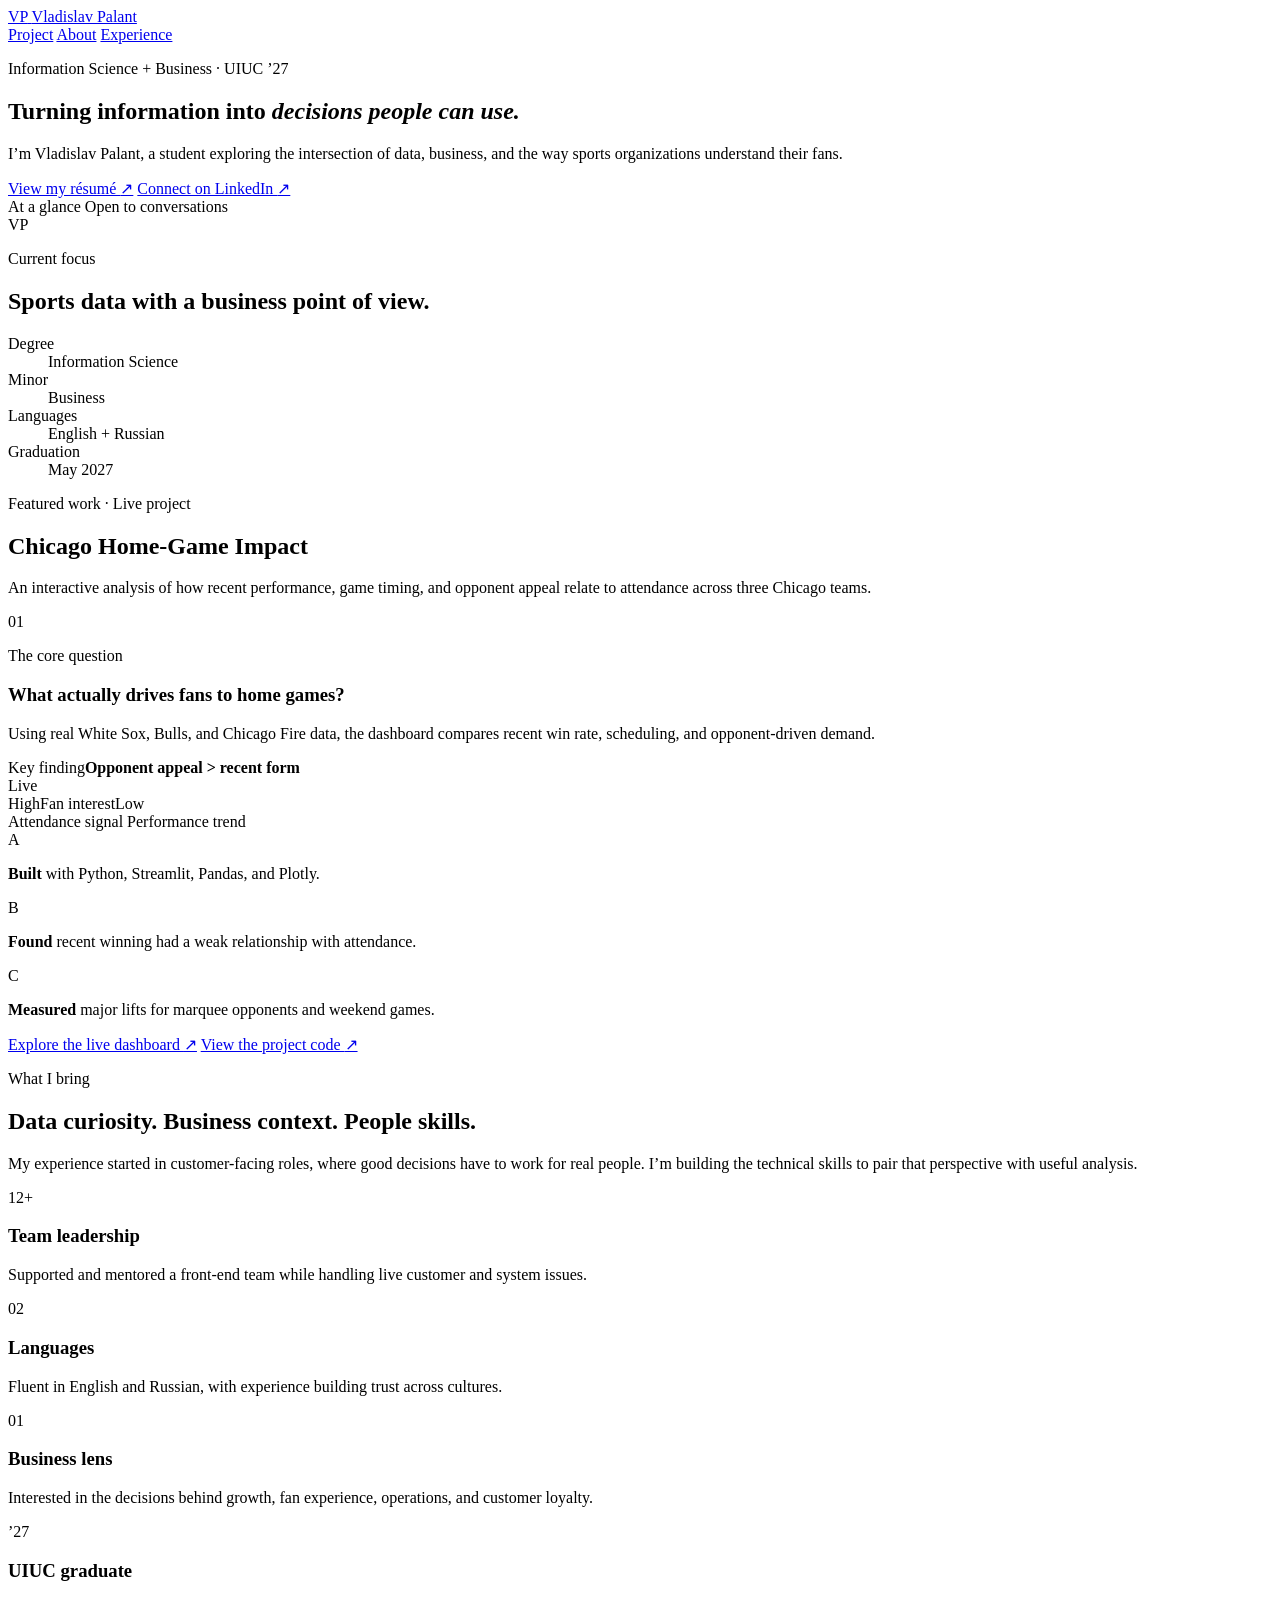
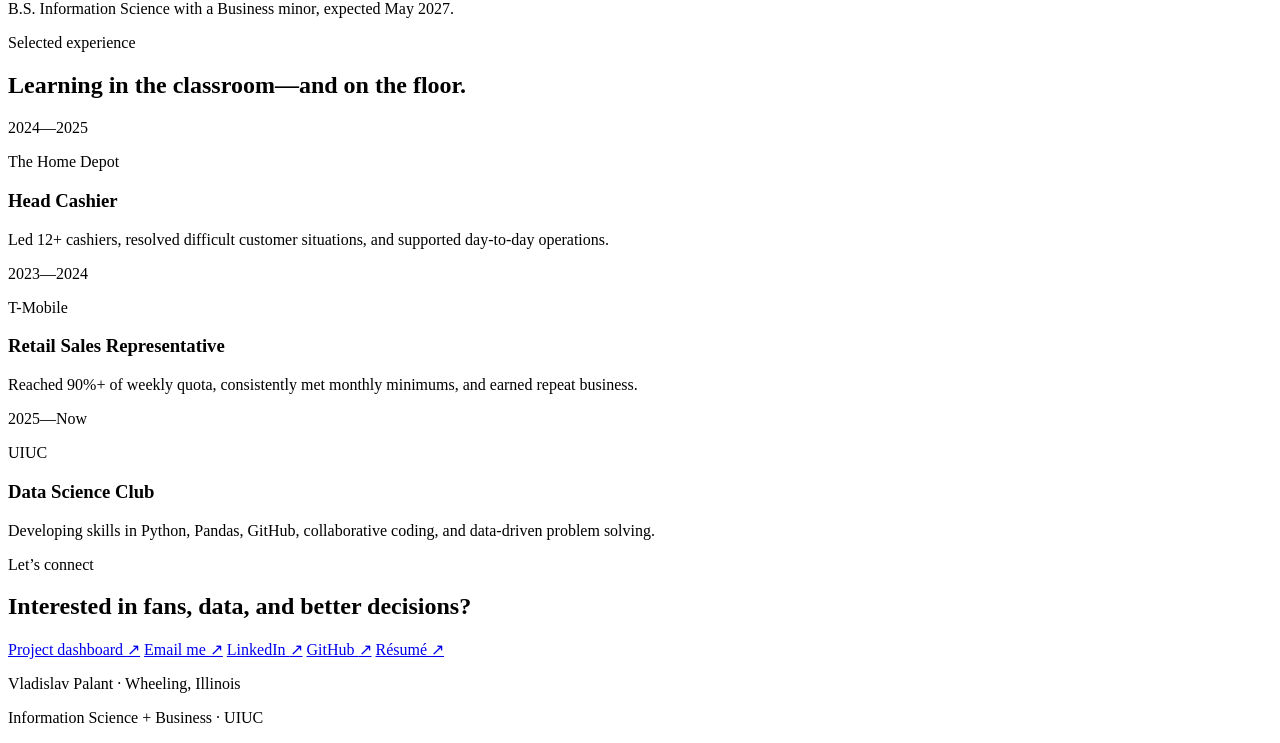
==== index.html @ 8de1f392 "Add initial index.html for personal website" ====
<!doctype html>
<html lang="en">
<head>
  <meta charset="utf-8">
  <meta name="viewport" content="width=device-width, initial-scale=1">
  <meta name="description" content="Vladislav Palant is a UIUC Information Science student exploring data, business, sports, and fan-focused decision making through Chicago Home-Game Impact.">
  <meta name="theme-color" content="#0c2238">
  <title>Vladislav Palant | Information Science + Business</title>
  <link rel="stylesheet" href="styles.css">
</head>
<body>
  <main>
    <header class="site-header">
      <a class="brand" href="#top" aria-label="Vladislav Palant, back to top">
        <span class="brand-mark">VP</span>
        <span class="brand-name">Vladislav Palant</span>
      </a>
      <nav aria-label="Primary navigation">
        <a href="#project">Project</a>
        <a href="#about">About</a>
        <a href="#experience">Experience</a>
      </nav>
    </header>

    <section class="hero" id="top">
      <div class="hero-copy">
        <p class="eyebrow">Information Science + Business · UIUC ’27</p>
        <h1>Turning information into <em>decisions people can use.</em></h1>
        <p class="hero-intro">
          I’m Vladislav Palant, a student exploring the intersection of data,
          business, and the way sports organizations understand their fans.
        </p>
        <div class="hero-actions">
          <a class="button button-primary" href="Vlad-Palant-Resume.pdf" target="_blank" rel="noreferrer">View my résumé <span aria-hidden="true">↗</span></a>
          <a class="button button-secondary" href="https://www.linkedin.com/in/vladislav-palant-b6b060325/" target="_blank" rel="noreferrer">Connect on LinkedIn <span aria-hidden="true">↗</span></a>
        </div>
      </div>

      <aside class="profile-card" aria-label="Vladislav at a glance">
        <div class="profile-card-top">
          <span>At a glance</span>
          <span class="live-dot">Open to conversations</span>
        </div>
        <div class="profile-monogram" aria-hidden="true">VP</div>
        <div class="profile-card-body">
          <p class="profile-label">Current focus</p>
          <h2>Sports data with a business point of view.</h2>
          <dl class="profile-stats">
            <div><dt>Degree</dt><dd>Information Science</dd></div>
            <div><dt>Minor</dt><dd>Business</dd></div>
            <div><dt>Languages</dt><dd>English + Russian</dd></div>
            <div><dt>Graduation</dt><dd>May 2027</dd></div>
          </dl>
        </div>
      </aside>
    </section>

    <section class="project-section" id="project">
      <div class="section-heading project-heading">
        <div>
          <p class="eyebrow eyebrow-light">Featured work · Live project</p>
          <h2>Chicago Home-Game Impact</h2>
        </div>
        <p>
          An interactive analysis of how recent performance, game timing, and
          opponent appeal relate to attendance across three Chicago teams.
        </p>
      </div>

      <div class="project-grid">
        <div class="project-story">
          <p class="story-number">01</p>
          <p class="story-label">The core question</p>
          <h3>What actually drives fans to home games?</h3>
          <p>
            Using real White Sox, Bulls, and Chicago Fire data, the dashboard
            compares recent win rate, scheduling, and opponent-driven demand.
          </p>
        </div>

        <div class="chart-card" aria-label="Illustrative chart showing opponent appeal as a stronger attendance signal than recent performance">
          <div class="chart-header">
            <div><span>Key finding</span><strong>Opponent appeal &gt; recent form</strong></div>
            <span class="status-pill">Live</span>
          </div>
          <div class="chart-plot" aria-hidden="true">
            <div class="chart-axis"><span>High</span><span>Fan interest</span><span>Low</span></div>
            <div class="bars">
              <span style="height:35%"></span><span style="height:48%"></span><span style="height:44%"></span>
              <span style="height:67%"></span><span style="height:76%"></span><span style="height:91%"></span>
            </div>
            <div class="trend-line"></div>
          </div>
          <div class="chart-legend">
            <span><i class="legend-orange"></i> Attendance signal</span>
            <span><i class="legend-blue"></i> Performance trend</span>
          </div>
        </div>

        <div class="project-method">
          <div><span class="method-index">A</span><p><strong>Built</strong> with Python, Streamlit, Pandas, and Plotly.</p></div>
          <div><span class="method-index">B</span><p><strong>Found</strong> recent winning had a weak relationship with attendance.</p></div>
          <div><span class="method-index">C</span><p><strong>Measured</strong> major lifts for marquee opponents and weekend games.</p></div>
          <div class="project-links">
            <a href="https://chicago-home-game-impact-muxvgnmeaudh2kxninzezf.streamlit.app/" target="_blank" rel="noreferrer">Explore the live dashboard <span aria-hidden="true">↗</span></a>
            <a href="https://github.com/vpalant3/chicago-home-game-impact" target="_blank" rel="noreferrer">View the project code <span aria-hidden="true">↗</span></a>
          </div>
        </div>
      </div>
    </section>

    <section class="about-section" id="about">
      <div class="section-heading">
        <div><p class="eyebrow">What I bring</p><h2>Data curiosity. Business context. People skills.</h2></div>
        <p>
          My experience started in customer-facing roles, where good decisions
          have to work for real people. I’m building the technical skills to pair
          that perspective with useful analysis.
        </p>
      </div>
      <div class="strengths-grid">
        <article><span class="strength-number">12+</span><h3>Team leadership</h3><p>Supported and mentored a front-end team while handling live customer and system issues.</p></article>
        <article><span class="strength-number">02</span><h3>Languages</h3><p>Fluent in English and Russian, with experience building trust across cultures.</p></article>
        <article><span class="strength-number">01</span><h3>Business lens</h3><p>Interested in the decisions behind growth, fan experience, operations, and customer loyalty.</p></article>
        <article class="strength-accent"><span class="strength-number">’27</span><h3>UIUC graduate</h3><p>B.S. Information Science with a Business minor, expected May 2027.</p></article>
      </div>
    </section>

    <section class="experience-section" id="experience">
      <div class="section-heading compact-heading"><div><p class="eyebrow">Selected experience</p><h2>Learning in the classroom—and on the floor.</h2></div></div>
      <div class="timeline">
        <article><div class="timeline-date">2024—2025</div><div class="timeline-role"><p>The Home Depot</p><h3>Head Cashier</h3></div><p>Led 12+ cashiers, resolved difficult customer situations, and supported day-to-day operations.</p></article>
        <article><div class="timeline-date">2023—2024</div><div class="timeline-role"><p>T-Mobile</p><h3>Retail Sales Representative</h3></div><p>Reached 90%+ of weekly quota, consistently met monthly minimums, and earned repeat business.</p></article>
        <article><div class="timeline-date">2025—Now</div><div class="timeline-role"><p>UIUC</p><h3>Data Science Club</h3></div><p>Developing skills in Python, Pandas, GitHub, collaborative coding, and data-driven problem solving.</p></article>
      </div>
    </section>

    <section class="contact-section" id="contact">
      <div><p class="eyebrow eyebrow-light">Let’s connect</p><h2>Interested in fans, data, and better decisions?</h2></div>
      <div class="contact-links">
        <a href="https://chicago-home-game-impact-muxvgnmeaudh2kxninzezf.streamlit.app/" target="_blank" rel="noreferrer">Project dashboard <span aria-hidden="true">↗</span></a>
        <a href="mailto:vladislavpalant@gmail.com">Email me <span aria-hidden="true">↗</span></a>
        <a href="https://www.linkedin.com/in/vladislav-palant-b6b060325/" target="_blank" rel="noreferrer">LinkedIn <span aria-hidden="true">↗</span></a>
        <a href="https://github.com/vpalant3" target="_blank" rel="noreferrer">GitHub <span aria-hidden="true">↗</span></a>
        <a href="Vlad-Palant-Resume.pdf" target="_blank" rel="noreferrer">Résumé <span aria-hidden="true">↗</span></a>
      </div>
    </section>

    <footer><p>Vladislav Palant · Wheeling, Illinois</p><p>Information Science + Business · UIUC</p></footer>
  </main>
</body>
</html>
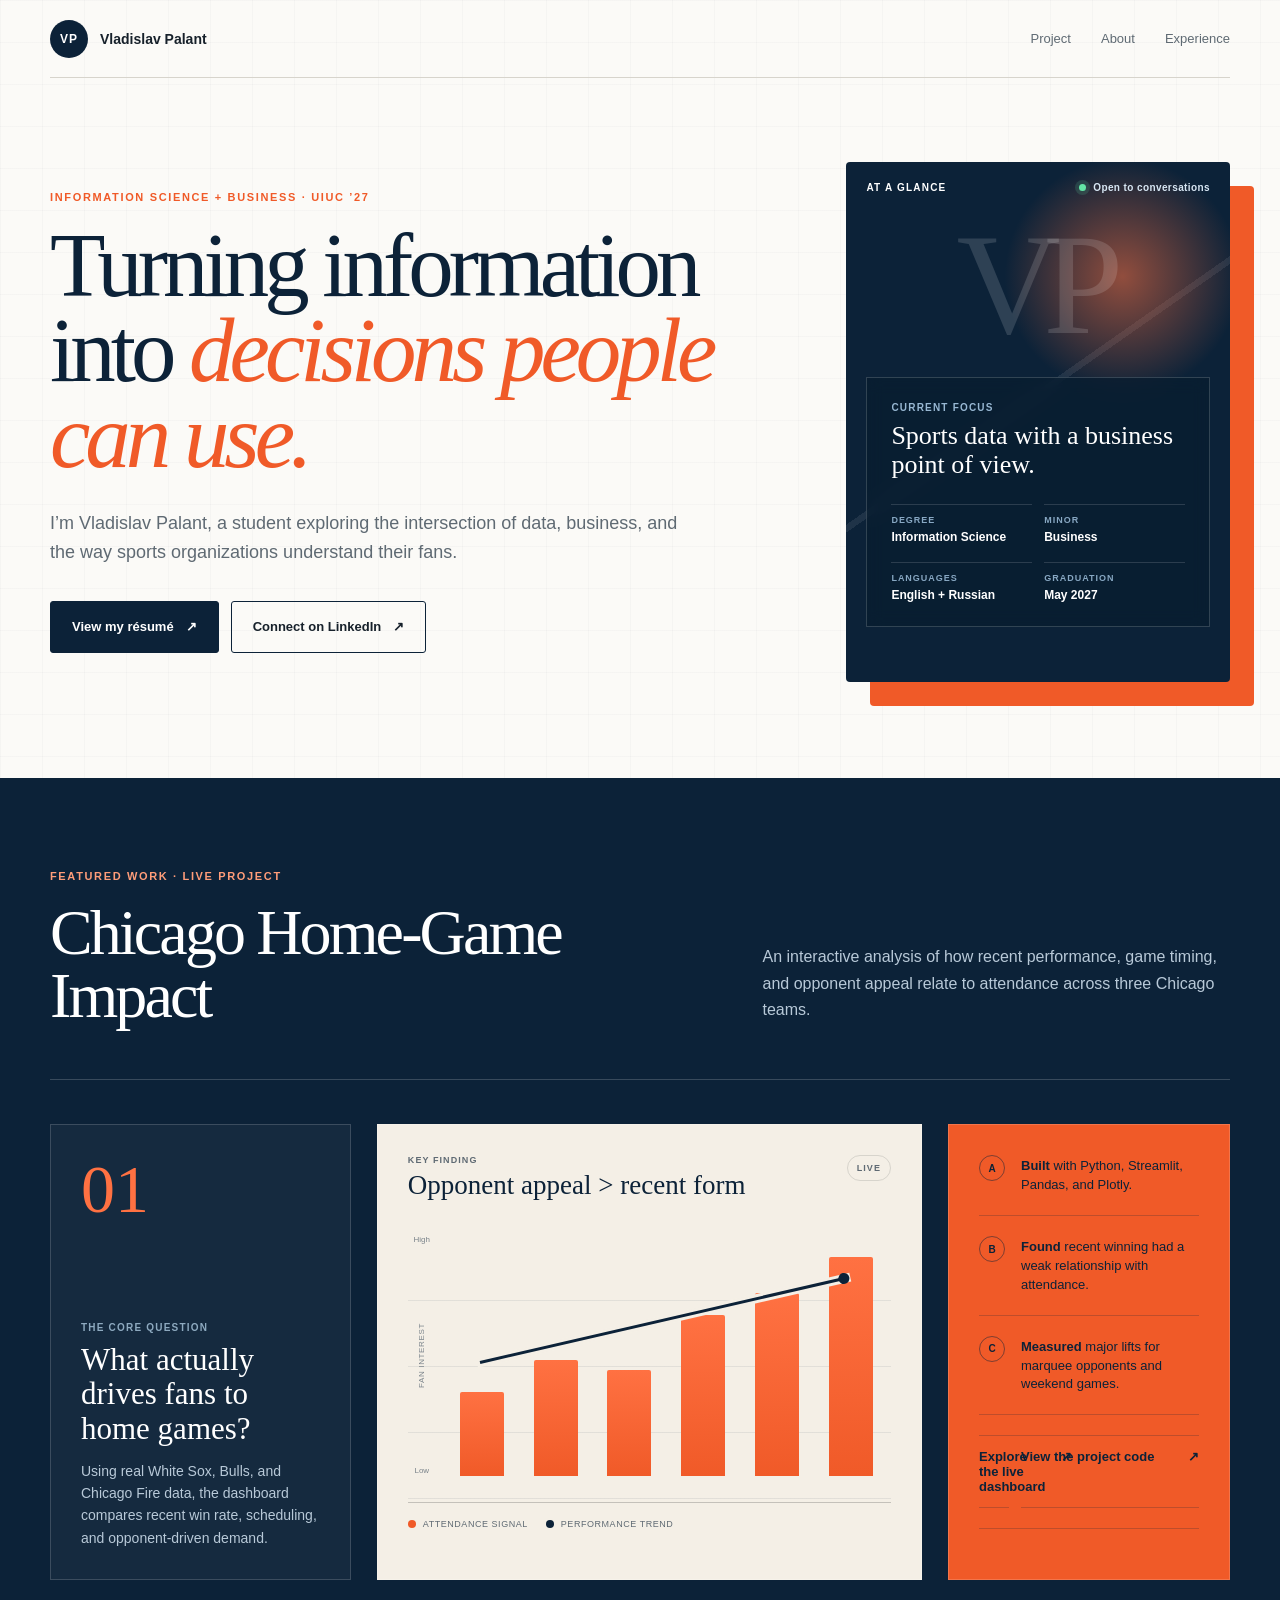
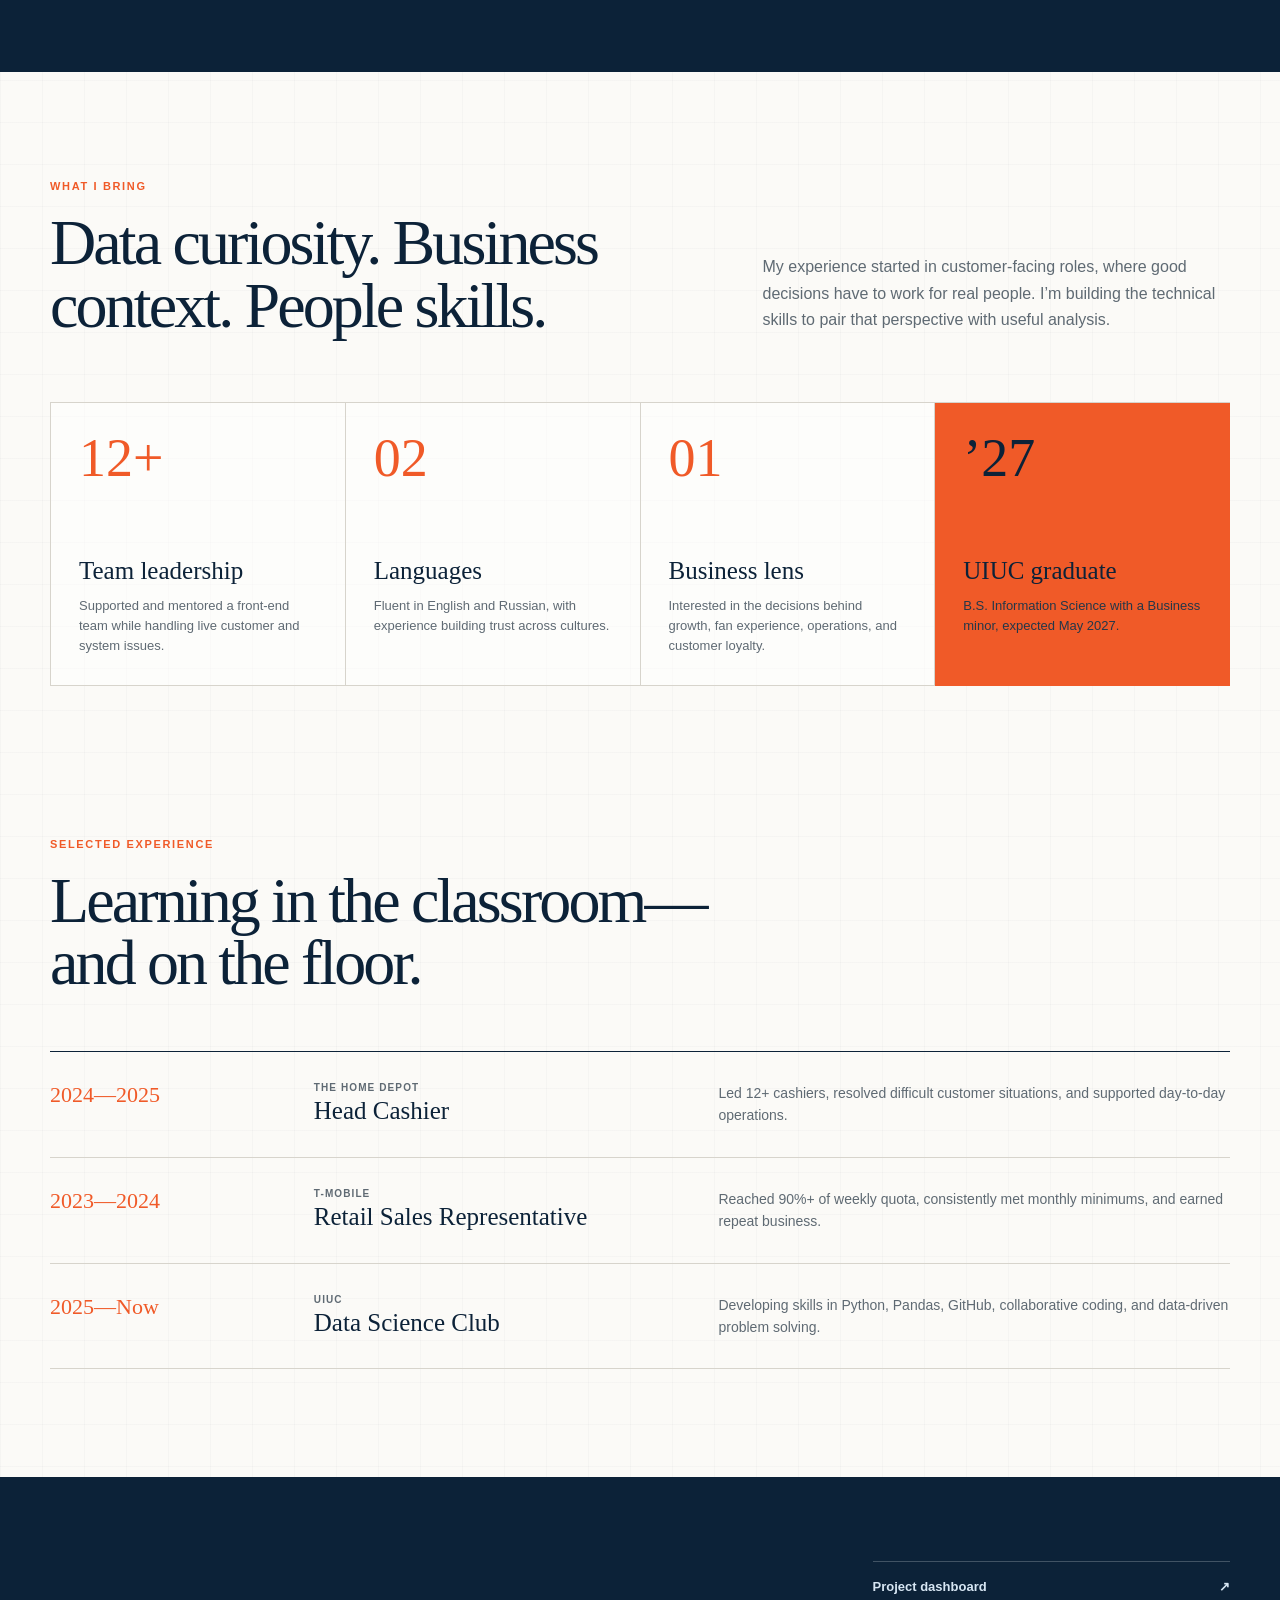
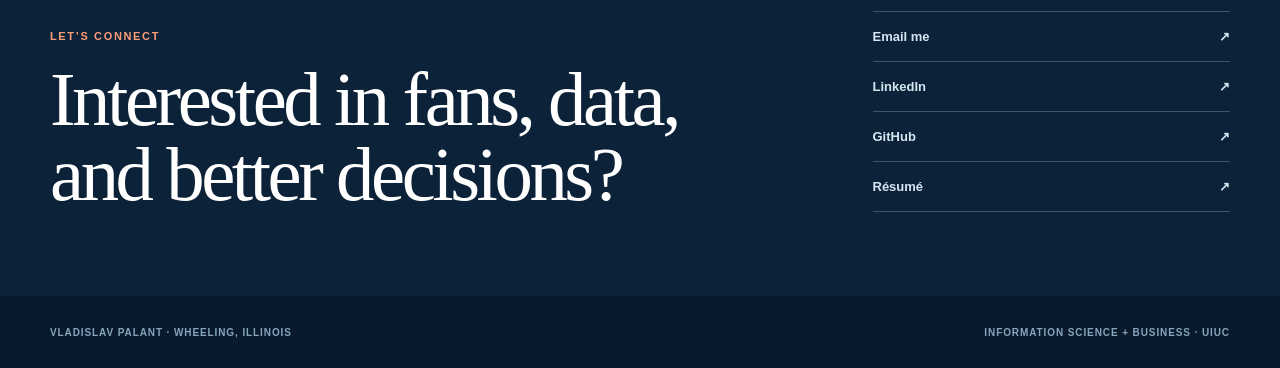
==== commit 243da9d5: "Update index.html" ====
--- a/index.html
+++ b/index.html
@@ -31,7 +31,7 @@
           business, and the way sports organizations understand their fans.
         </p>
         <div class="hero-actions">
-          <a class="button button-primary" href="Vlad-Palant-Resume.pdf" target="_blank" rel="noreferrer">View my résumé <span aria-hidden="true">↗</span></a>
+          <a class="button button-primary" href="resume.html" target="_blank" rel="noreferrer">View my résumé <span aria-hidden="true">↗</span></a>
           <a class="button button-secondary" href="https://www.linkedin.com/in/vladislav-palant-b6b060325/" target="_blank" rel="noreferrer">Connect on LinkedIn <span aria-hidden="true">↗</span></a>
         </div>
       </div>
@@ -142,7 +142,7 @@
         <a href="mailto:vladislavpalant@gmail.com">Email me <span aria-hidden="true">↗</span></a>
         <a href="https://www.linkedin.com/in/vladislav-palant-b6b060325/" target="_blank" rel="noreferrer">LinkedIn <span aria-hidden="true">↗</span></a>
         <a href="https://github.com/vpalant3" target="_blank" rel="noreferrer">GitHub <span aria-hidden="true">↗</span></a>
-        <a href="Vlad-Palant-Resume.pdf" target="_blank" rel="noreferrer">Résumé <span aria-hidden="true">↗</span></a>
+        <a href="resume.html" target="_blank" rel="noreferrer">Résumé <span aria-hidden="true">↗</span></a>
       </div>
     </section>
 
--- a/styles.css
+++ b/styles.css
@@ -0,0 +1,946 @@
+:root {
+  --navy: #0c2238;
+  --navy-soft: #183a59;
+  --ink: #17212b;
+  --orange: #f05a28;
+  --orange-bright: #ff7142;
+  --cream: #f4efe6;
+  --paper: #fbfaf7;
+  --line: #d7d4cc;
+  --muted: #5f6a73;
+}
+
+* {
+  box-sizing: border-box;
+}
+
+html {
+  scroll-behavior: smooth;
+  background: var(--paper);
+}
+
+body {
+  margin: 0;
+  background:
+    linear-gradient(rgba(12, 34, 56, 0.025) 1px, transparent 1px),
+    linear-gradient(90deg, rgba(12, 34, 56, 0.025) 1px, transparent 1px),
+    var(--paper);
+  background-size: 42px 42px;
+  color: var(--ink);
+  font-family: Arial, Helvetica, sans-serif;
+  text-rendering: optimizeLegibility;
+}
+
+a {
+  color: inherit;
+  text-decoration: none;
+}
+
+a:focus-visible {
+  outline: 3px solid var(--orange);
+  outline-offset: 4px;
+}
+
+main {
+  min-height: 100vh;
+  overflow: hidden;
+}
+
+.site-header {
+  width: min(1180px, calc(100% - 48px));
+  min-height: 78px;
+  margin: 0 auto;
+  display: grid;
+  grid-template-columns: 1fr auto;
+  align-items: center;
+  gap: 32px;
+  border-bottom: 1px solid var(--line);
+}
+
+.brand {
+  display: inline-flex;
+  align-items: center;
+  gap: 12px;
+  justify-self: start;
+}
+
+.brand-mark {
+  width: 38px;
+  height: 38px;
+  display: grid;
+  place-items: center;
+  border-radius: 50%;
+  background: var(--navy);
+  color: white;
+  font: 700 12px/1 Arial, sans-serif;
+  letter-spacing: 0.08em;
+}
+
+.brand-name {
+  font: 700 14px/1 Arial, sans-serif;
+}
+
+nav {
+  display: flex;
+  align-items: center;
+  gap: 30px;
+  color: var(--muted);
+  font-size: 13px;
+}
+
+nav a,
+.contact-links a {
+  transition: color 180ms ease;
+}
+
+nav a:hover,
+.contact-links a:hover {
+  color: var(--orange);
+}
+
+.hero {
+  width: min(1180px, calc(100% - 48px));
+  margin: 0 auto;
+  padding: 84px 0 96px;
+  display: grid;
+  grid-template-columns: minmax(0, 1.3fr) minmax(340px, 0.7fr);
+  align-items: center;
+  gap: 84px;
+}
+
+.eyebrow {
+  margin: 0 0 20px;
+  color: var(--orange);
+  font-size: 11px;
+  font-weight: 800;
+  letter-spacing: 0.15em;
+  text-transform: uppercase;
+}
+
+.eyebrow-light {
+  color: #ff9d79;
+}
+
+.hero h1 {
+  max-width: 790px;
+  margin: 0;
+  color: var(--navy);
+  font-family: Georgia, "Times New Roman", serif;
+  font-size: clamp(56px, 7.1vw, 96px);
+  font-weight: 400;
+  line-height: 0.94;
+  letter-spacing: -0.055em;
+}
+
+.hero h1 em {
+  color: var(--orange);
+  font-weight: 400;
+}
+
+.hero-intro {
+  max-width: 650px;
+  margin: 30px 0 0;
+  color: var(--muted);
+  font-size: 18px;
+  line-height: 1.6;
+}
+
+.hero-actions {
+  margin-top: 34px;
+  display: flex;
+  flex-wrap: wrap;
+  gap: 12px;
+}
+
+.button {
+  min-height: 52px;
+  padding: 0 21px;
+  display: inline-flex;
+  align-items: center;
+  justify-content: center;
+  gap: 12px;
+  border: 1px solid var(--navy);
+  border-radius: 3px;
+  font-size: 13px;
+  font-weight: 700;
+  transition: transform 180ms ease, background 180ms ease, color 180ms ease;
+}
+
+.button:hover {
+  transform: translateY(-2px);
+}
+
+.button-primary {
+  background: var(--navy);
+  color: white;
+}
+
+.button-primary:hover {
+  background: var(--navy-soft);
+}
+
+.button-secondary:hover {
+  background: white;
+}
+
+.profile-card {
+  position: relative;
+  min-height: 520px;
+  padding: 20px;
+  border-radius: 4px;
+  background: var(--navy);
+  color: white;
+  box-shadow: 24px 24px 0 var(--orange);
+  overflow: hidden;
+}
+
+.profile-card::before {
+  content: "";
+  position: absolute;
+  inset: 0;
+  background:
+    radial-gradient(circle at 72% 22%, rgba(255, 113, 66, 0.55), transparent 24%),
+    linear-gradient(145deg, transparent 46%, rgba(255,255,255,0.08) 46%, rgba(255,255,255,0.08) 47%, transparent 47%);
+  pointer-events: none;
+}
+
+.profile-card-top {
+  position: relative;
+  z-index: 1;
+  display: flex;
+  align-items: center;
+  justify-content: space-between;
+  gap: 16px;
+  font-size: 10px;
+  font-weight: 800;
+  letter-spacing: 0.12em;
+  text-transform: uppercase;
+}
+
+.live-dot {
+  display: inline-flex;
+  align-items: center;
+  gap: 7px;
+  color: #d7e6f3;
+  letter-spacing: 0.04em;
+  text-transform: none;
+}
+
+.live-dot::before {
+  content: "";
+  width: 7px;
+  height: 7px;
+  border-radius: 50%;
+  background: #63e6a6;
+  box-shadow: 0 0 0 4px rgba(99, 230, 166, 0.15);
+}
+
+.profile-monogram {
+  position: relative;
+  z-index: 1;
+  height: 184px;
+  display: grid;
+  place-items: center;
+  color: rgba(255,255,255,0.14);
+  font-family: Georgia, "Times New Roman", serif;
+  font-size: 144px;
+  line-height: 1;
+  letter-spacing: -0.12em;
+  transform: translateX(-7px);
+}
+
+.profile-card-body {
+  position: relative;
+  z-index: 1;
+  padding: 24px;
+  border: 1px solid rgba(255,255,255,0.17);
+  background: rgba(8, 28, 47, 0.68);
+  backdrop-filter: blur(8px);
+}
+
+.profile-label {
+  margin: 0 0 8px;
+  color: #98b8d3;
+  font-size: 10px;
+  font-weight: 800;
+  letter-spacing: 0.12em;
+  text-transform: uppercase;
+}
+
+.profile-card h2 {
+  margin: 0;
+  font: 400 26px/1.13 Georgia, serif;
+}
+
+.profile-stats {
+  margin: 24px 0 0;
+  display: grid;
+  grid-template-columns: 1fr 1fr;
+  gap: 18px 12px;
+}
+
+.profile-stats div {
+  padding-top: 10px;
+  border-top: 1px solid rgba(255,255,255,0.14);
+}
+
+.profile-stats dt {
+  color: #88a8c3;
+  font-size: 9px;
+  font-weight: 800;
+  letter-spacing: 0.11em;
+  text-transform: uppercase;
+}
+
+.profile-stats dd {
+  margin: 5px 0 0;
+  font-size: 12px;
+  font-weight: 700;
+}
+
+.project-section {
+  padding: 92px max(24px, calc((100vw - 1180px) / 2));
+  background: var(--navy);
+  color: white;
+}
+
+.section-heading {
+  display: grid;
+  grid-template-columns: minmax(0, 1.15fr) minmax(300px, 0.85fr);
+  gap: 80px;
+  align-items: end;
+}
+
+.section-heading h2 {
+  max-width: 700px;
+  margin: 0;
+  color: var(--navy);
+  font: 400 clamp(42px, 5vw, 70px)/0.98 Georgia, serif;
+  letter-spacing: -0.045em;
+}
+
+.section-heading > p {
+  max-width: 520px;
+  margin: 0 0 4px;
+  color: var(--muted);
+  font-size: 16px;
+  line-height: 1.65;
+}
+
+.project-heading {
+  padding-bottom: 52px;
+  border-bottom: 1px solid rgba(255,255,255,0.18);
+}
+
+.project-heading h2,
+.project-heading > p {
+  color: white;
+}
+
+.project-heading > p {
+  color: #b8c9d8;
+}
+
+.project-grid {
+  padding-top: 44px;
+  display: grid;
+  grid-template-columns: 0.8fr 1.45fr 0.75fr;
+  gap: 26px;
+  align-items: stretch;
+}
+
+.project-story,
+.project-method,
+.chart-card {
+  min-height: 430px;
+  border: 1px solid rgba(255,255,255,0.16);
+}
+
+.project-story {
+  padding: 30px;
+  display: flex;
+  flex-direction: column;
+  background: rgba(255,255,255,0.035);
+}
+
+.story-number {
+  margin: 0 0 auto;
+  color: var(--orange-bright);
+  font: 400 68px/1 Georgia, serif;
+}
+
+.story-label {
+  margin: 44px 0 10px;
+  color: #8eaac0;
+  font-size: 10px;
+  font-weight: 800;
+  letter-spacing: 0.12em;
+  text-transform: uppercase;
+}
+
+.project-story h3 {
+  margin: 0 0 14px;
+  font: 400 31px/1.1 Georgia, serif;
+}
+
+.project-story > p:last-child {
+  margin: 0;
+  color: #b8c9d8;
+  font-size: 14px;
+  line-height: 1.6;
+}
+
+.chart-card {
+  padding: 30px;
+  background: var(--cream);
+  color: var(--ink);
+}
+
+.chart-header {
+  display: flex;
+  justify-content: space-between;
+  gap: 20px;
+  align-items: flex-start;
+}
+
+.chart-header div {
+  display: grid;
+  gap: 6px;
+}
+
+.chart-header span,
+.status-pill {
+  color: var(--muted);
+  font-size: 9px;
+  font-weight: 800;
+  letter-spacing: 0.12em;
+  text-transform: uppercase;
+}
+
+.chart-header strong {
+  color: var(--navy);
+  font: 400 27px/1.1 Georgia, serif;
+}
+
+.status-pill {
+  padding: 7px 9px;
+  border: 1px solid var(--line);
+  border-radius: 999px;
+  white-space: nowrap;
+}
+
+.chart-plot {
+  position: relative;
+  height: 268px;
+  margin-top: 34px;
+  padding: 0 8px 26px 42px;
+  border-bottom: 1px solid #c4c1ba;
+  background: repeating-linear-gradient(to bottom, transparent 0, transparent 65px, rgba(12,34,56,0.08) 65px, rgba(12,34,56,0.08) 66px);
+}
+
+.chart-axis {
+  position: absolute;
+  inset: 0 auto 27px 0;
+  width: 28px;
+  display: flex;
+  flex-direction: column;
+  align-items: center;
+  justify-content: space-between;
+  color: #7b848b;
+  font-size: 8px;
+}
+
+.chart-axis span:nth-child(2) {
+  writing-mode: vertical-rl;
+  transform: rotate(180deg);
+  letter-spacing: 0.08em;
+  text-transform: uppercase;
+}
+
+.bars {
+  height: 100%;
+  display: flex;
+  align-items: end;
+  justify-content: space-around;
+  gap: 10px;
+}
+
+.bars span {
+  width: 11%;
+  max-width: 44px;
+  background: linear-gradient(to top, var(--orange), var(--orange-bright));
+  border-radius: 2px 2px 0 0;
+}
+
+.trend-line {
+  position: absolute;
+  z-index: 2;
+  left: 15%;
+  right: 7%;
+  top: 47%;
+  height: 3px;
+  background: var(--navy);
+  transform: rotate(-13deg);
+  transform-origin: left center;
+  box-shadow: 0 0 0 3px var(--cream);
+}
+
+.trend-line::after {
+  content: "";
+  position: absolute;
+  right: -2px;
+  top: -4px;
+  width: 11px;
+  height: 11px;
+  border-radius: 50%;
+  background: var(--navy);
+}
+
+.chart-legend {
+  margin-top: 16px;
+  display: flex;
+  flex-wrap: wrap;
+  gap: 18px;
+  color: var(--muted);
+  font-size: 9px;
+  text-transform: uppercase;
+  letter-spacing: 0.06em;
+}
+
+.chart-legend span {
+  display: inline-flex;
+  align-items: center;
+  gap: 7px;
+}
+
+.chart-legend i {
+  width: 8px;
+  height: 8px;
+  border-radius: 50%;
+}
+
+.legend-orange { background: var(--orange); }
+.legend-blue { background: var(--navy); }
+
+.project-method {
+  padding: 30px;
+  display: flex;
+  flex-direction: column;
+  background: var(--orange);
+  color: var(--navy);
+}
+
+.project-method > div {
+  padding: 0 0 20px;
+  margin-bottom: 20px;
+  display: grid;
+  grid-template-columns: 30px 1fr;
+  gap: 12px;
+  border-bottom: 1px solid rgba(12,34,56,0.22);
+}
+
+.method-index {
+  width: 26px;
+  height: 26px;
+  display: grid;
+  place-items: center;
+  border: 1px solid rgba(12,34,56,0.5);
+  border-radius: 50%;
+  font-size: 10px;
+  font-weight: 800;
+}
+
+.project-method p {
+  margin: 2px 0 0;
+  font-size: 13px;
+  line-height: 1.45;
+}
+
+.project-links {
+  margin-top: auto;
+  display: grid;
+  gap: 0;
+  border-top: 1px solid rgba(12,34,56,0.22);
+}
+
+.project-method .project-links a {
+  padding: 13px 0;
+  display: flex;
+  justify-content: space-between;
+  gap: 16px;
+  border-bottom: 1px solid rgba(12,34,56,0.22);
+  font-size: 13px;
+  font-weight: 800;
+}
+
+.about-section,
+.experience-section {
+  width: min(1180px, calc(100% - 48px));
+  margin: 0 auto;
+  padding: 108px 0;
+}
+
+.strengths-grid {
+  margin-top: 64px;
+  display: grid;
+  grid-template-columns: repeat(4, 1fr);
+  border-top: 1px solid var(--line);
+  border-left: 1px solid var(--line);
+}
+
+.strengths-grid article {
+  min-height: 280px;
+  padding: 28px;
+  border-right: 1px solid var(--line);
+  border-bottom: 1px solid var(--line);
+  background: rgba(255,255,255,0.45);
+}
+
+.strengths-grid .strength-accent {
+  background: var(--orange);
+  border-color: var(--orange);
+}
+
+.strength-number {
+  display: block;
+  margin-bottom: 72px;
+  color: var(--orange);
+  font: 400 54px/1 Georgia, serif;
+}
+
+.strength-accent .strength-number {
+  color: var(--navy);
+}
+
+.strengths-grid h3 {
+  margin: 0 0 12px;
+  color: var(--navy);
+  font: 400 25px/1.1 Georgia, serif;
+}
+
+.strengths-grid p {
+  margin: 0;
+  color: var(--muted);
+  font-size: 13px;
+  line-height: 1.55;
+}
+
+.strength-accent p {
+  color: #243749;
+}
+
+.experience-section {
+  padding-top: 44px;
+}
+
+.compact-heading {
+  grid-template-columns: 1fr;
+}
+
+.timeline {
+  margin-top: 56px;
+  border-top: 1px solid var(--navy);
+}
+
+.timeline article {
+  padding: 30px 0;
+  display: grid;
+  grid-template-columns: 0.62fr 1fr 1.38fr;
+  align-items: start;
+  gap: 34px;
+  border-bottom: 1px solid var(--line);
+}
+
+.timeline-date {
+  color: var(--orange);
+  font: 400 22px/1.2 Georgia, serif;
+}
+
+.timeline-role p {
+  margin: 0 0 4px;
+  color: var(--muted);
+  font-size: 10px;
+  font-weight: 800;
+  letter-spacing: 0.11em;
+  text-transform: uppercase;
+}
+
+.timeline-role h3 {
+  margin: 0;
+  color: var(--navy);
+  font: 400 25px/1.1 Georgia, serif;
+}
+
+.timeline article > p {
+  margin: 0;
+  color: var(--muted);
+  font-size: 14px;
+  line-height: 1.6;
+}
+
+.contact-section {
+  padding: 84px max(24px, calc((100vw - 1180px) / 2));
+  display: grid;
+  grid-template-columns: 1.35fr 0.65fr;
+  gap: 80px;
+  align-items: end;
+  background: var(--navy);
+  color: white;
+}
+
+.contact-section h2 {
+  max-width: 760px;
+  margin: 0;
+  font: 400 clamp(48px, 6vw, 82px)/0.98 Georgia, serif;
+  letter-spacing: -0.045em;
+}
+
+.contact-links {
+  display: grid;
+  border-top: 1px solid rgba(255,255,255,0.22);
+}
+
+.contact-links a {
+  padding: 17px 0;
+  display: flex;
+  justify-content: space-between;
+  gap: 20px;
+  border-bottom: 1px solid rgba(255,255,255,0.22);
+  color: #d7e6f3;
+  font-size: 13px;
+  font-weight: 700;
+}
+
+footer {
+  min-height: 72px;
+  padding: 0 max(24px, calc((100vw - 1180px) / 2));
+  display: flex;
+  align-items: center;
+  justify-content: space-between;
+  gap: 24px;
+  background: #081a2b;
+  color: #87a4bc;
+  font-size: 10px;
+  font-weight: 700;
+  letter-spacing: 0.09em;
+  text-transform: uppercase;
+}
+
+@media (max-width: 960px) {
+  nav {
+    display: none;
+  }
+
+  .hero {
+    grid-template-columns: 1fr;
+    gap: 64px;
+  }
+
+  .hero h1 {
+    max-width: 820px;
+  }
+
+  .profile-card {
+    width: min(520px, calc(100% - 20px));
+    min-height: 480px;
+  }
+
+  .section-heading,
+  .contact-section {
+    grid-template-columns: 1fr;
+    gap: 30px;
+  }
+
+  .project-grid {
+    grid-template-columns: 1fr 1fr;
+  }
+
+  .chart-card {
+    grid-column: 1 / -1;
+    grid-row: 1;
+  }
+
+  .project-story,
+  .project-method {
+    min-height: 360px;
+  }
+
+  .strengths-grid {
+    grid-template-columns: 1fr 1fr;
+  }
+
+  .timeline article {
+    grid-template-columns: 0.55fr 1fr 1.3fr;
+  }
+}
+
+@media (max-width: 640px) {
+  .site-header,
+  .hero,
+  .about-section,
+  .experience-section {
+    width: min(100% - 30px, 1180px);
+  }
+
+  .site-header {
+    min-height: 68px;
+  }
+
+  .brand-name {
+    display: none;
+  }
+
+  .hero {
+    padding: 62px 0 78px;
+  }
+
+  .hero h1 {
+    font-size: clamp(50px, 15.8vw, 72px);
+  }
+
+  .hero-intro {
+    font-size: 16px;
+  }
+
+  .hero-actions {
+    display: grid;
+  }
+
+  .button {
+    width: 100%;
+  }
+
+  .profile-card {
+    width: calc(100% - 12px);
+    min-height: auto;
+    box-shadow: 12px 12px 0 var(--orange);
+  }
+
+  .profile-card-top {
+    align-items: flex-start;
+  }
+
+  .live-dot {
+    max-width: 120px;
+    text-align: right;
+  }
+
+  .profile-monogram {
+    height: 145px;
+    font-size: 112px;
+  }
+
+  .profile-card-body {
+    padding: 20px;
+  }
+
+  .profile-card h2 {
+    font-size: 23px;
+  }
+
+  .project-section {
+    padding-top: 72px;
+    padding-bottom: 72px;
+  }
+
+  .section-heading h2 {
+    font-size: 43px;
+  }
+
+  .section-heading > p {
+    font-size: 15px;
+  }
+
+  .project-grid,
+  .strengths-grid {
+    grid-template-columns: 1fr;
+  }
+
+  .chart-card,
+  .project-story,
+  .project-method {
+    grid-column: auto;
+    grid-row: auto;
+    min-height: auto;
+  }
+
+  .chart-card,
+  .project-story,
+  .project-method {
+    padding: 24px;
+  }
+
+  .project-story {
+    min-height: 360px;
+  }
+
+  .project-method {
+    min-height: 390px;
+  }
+
+  .chart-header strong {
+    font-size: 23px;
+  }
+
+  .chart-plot {
+    height: 230px;
+  }
+
+  .about-section {
+    padding: 82px 0;
+  }
+
+  .strengths-grid article {
+    min-height: 235px;
+  }
+
+  .strength-number {
+    margin-bottom: 48px;
+  }
+
+  .experience-section {
+    padding-bottom: 82px;
+  }
+
+  .timeline article {
+    grid-template-columns: 1fr;
+    gap: 12px;
+  }
+
+  .timeline-date {
+    font-size: 18px;
+  }
+
+  .contact-section {
+    padding-top: 72px;
+    padding-bottom: 72px;
+  }
+
+  .contact-section h2 {
+    font-size: 49px;
+  }
+
+  footer {
+    padding-top: 24px;
+    padding-bottom: 24px;
+    align-items: flex-start;
+    flex-direction: column;
+    justify-content: center;
+  }
+
+  footer p {
+    margin: 0;
+  }
+}
+
+@media (prefers-reduced-motion: reduce) {
+  html {
+    scroll-behavior: auto;
+  }
+
+  *,
+  *::before,
+  *::after {
+    transition-duration: 0.01ms !important;
+  }
+}
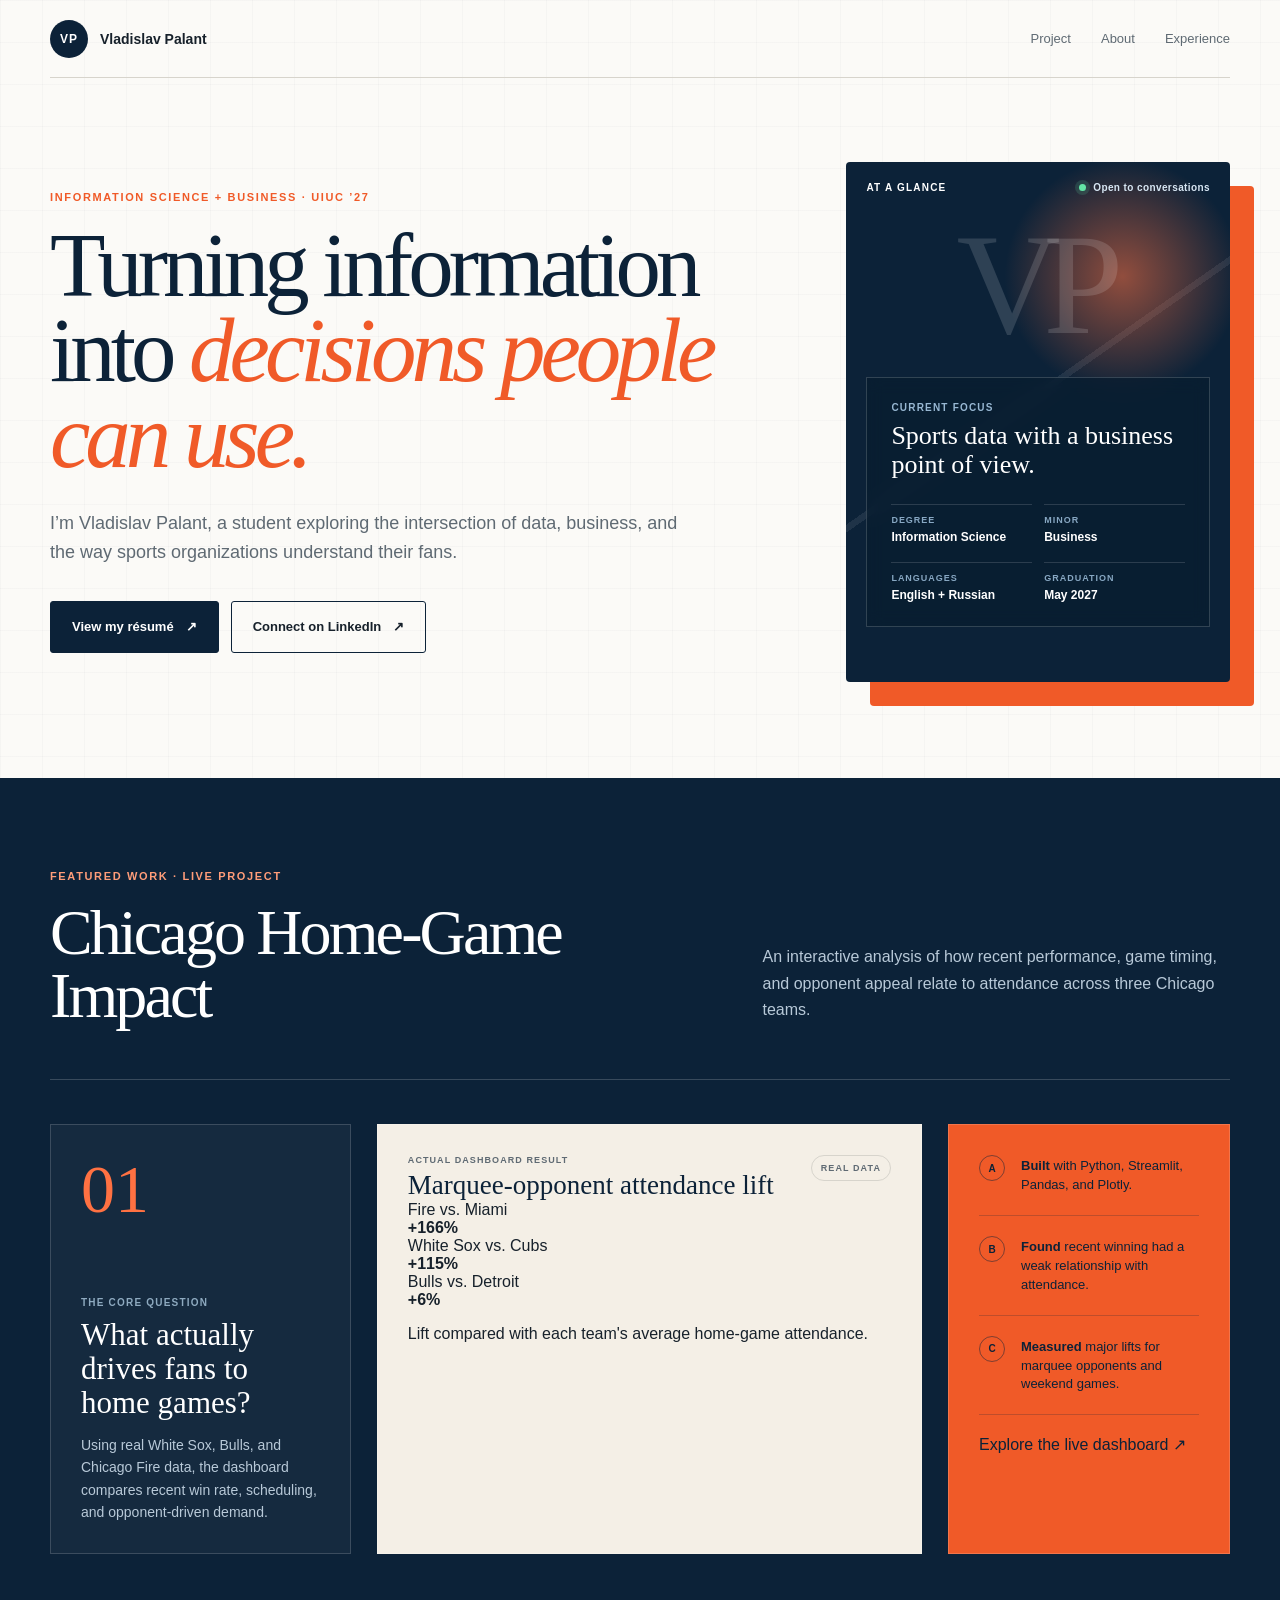
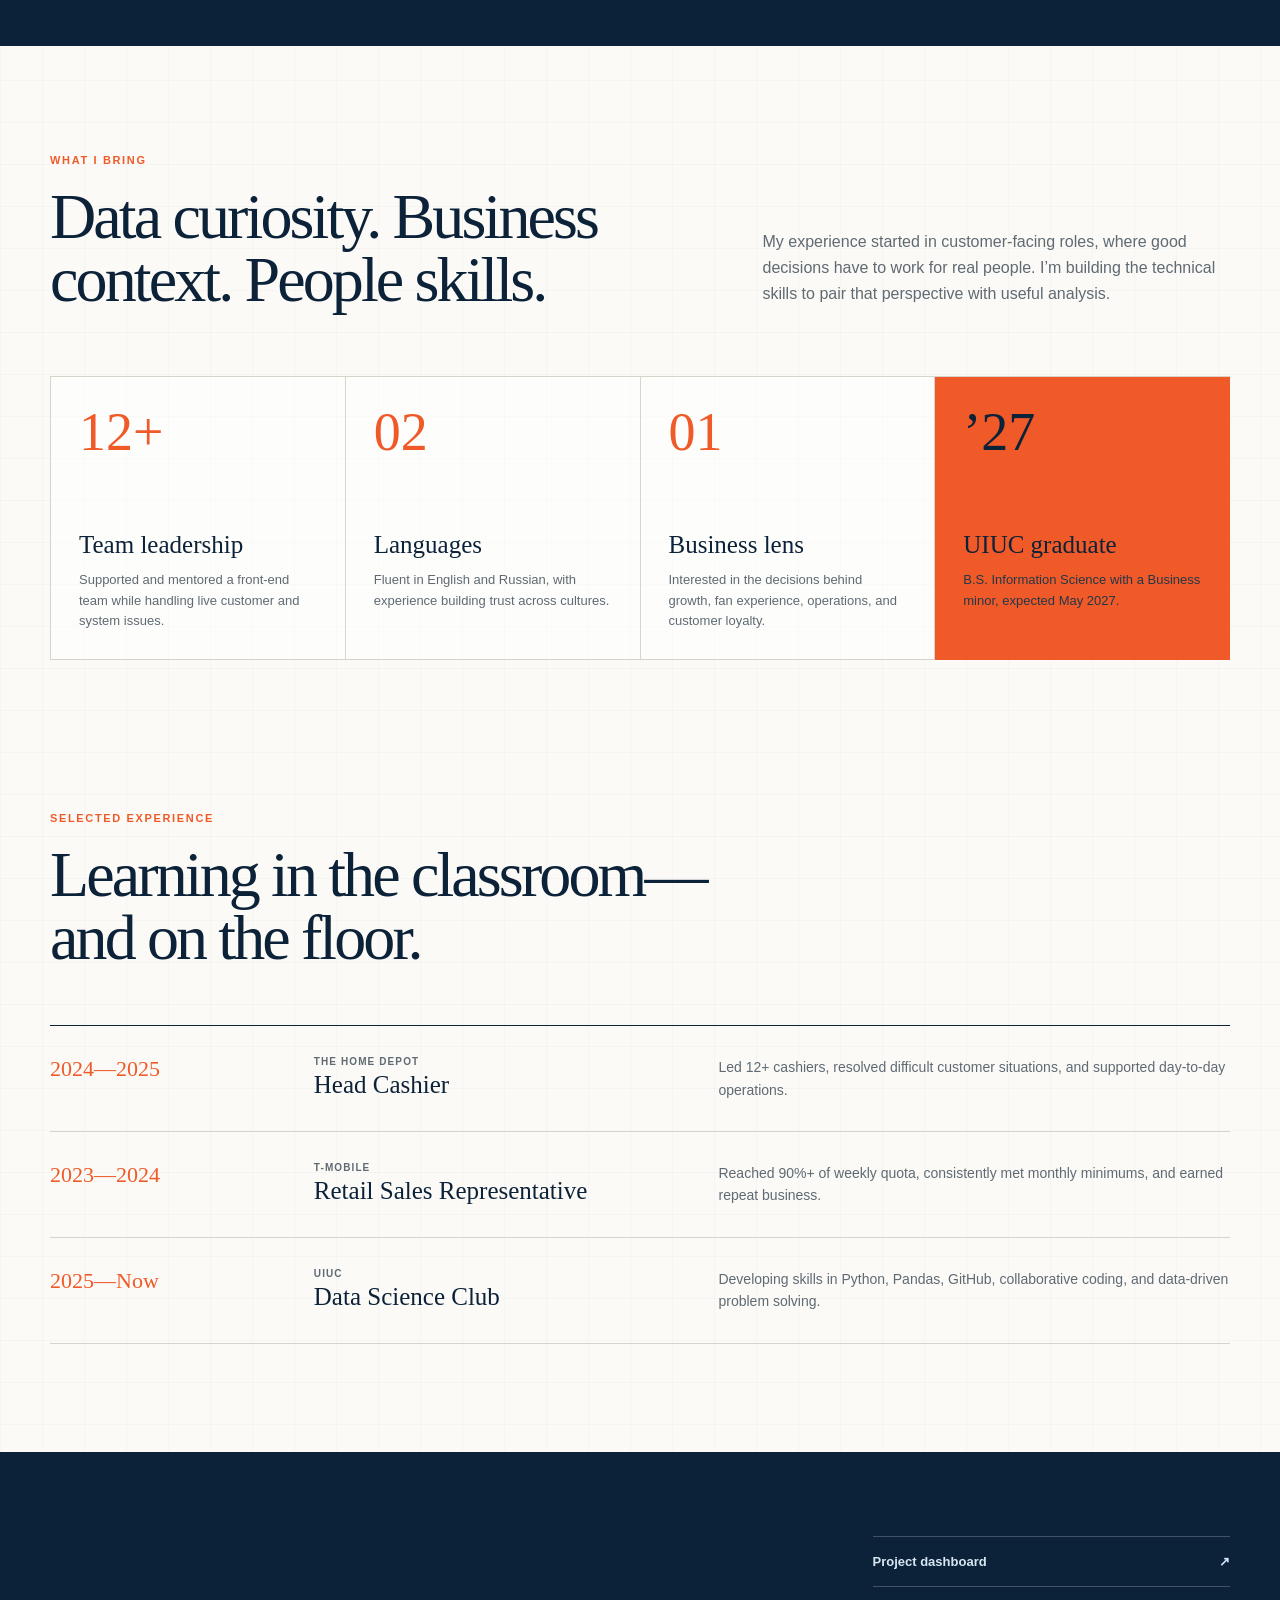
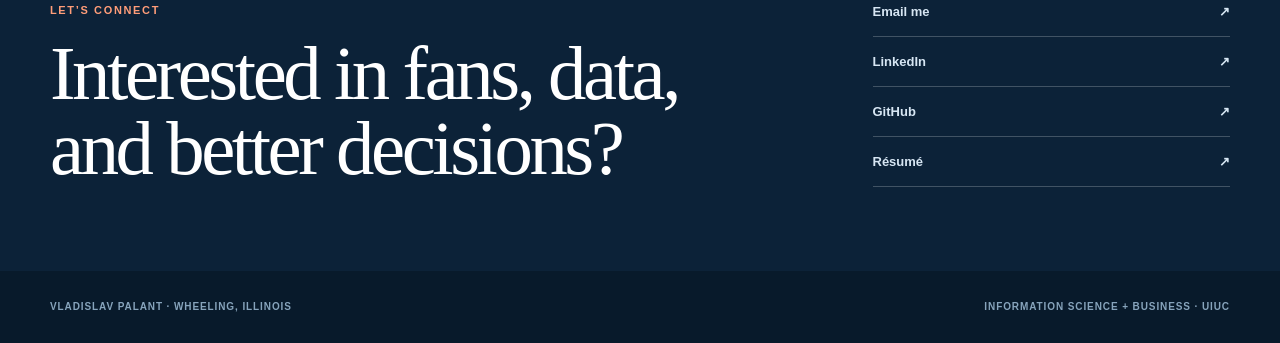
==== commit b21e5580: "Update chart card and project links in index.html" ====
--- a/index.html
+++ b/index.html
@@ -78,33 +78,38 @@
           </p>
         </div>
 
-        <div class="chart-card" aria-label="Illustrative chart showing opponent appeal as a stronger attendance signal than recent performance">
+        <div class="chart-card" aria-label="Actual dashboard results comparing marquee-opponent attendance lifts">
           <div class="chart-header">
-            <div><span>Key finding</span><strong>Opponent appeal &gt; recent form</strong></div>
-            <span class="status-pill">Live</span>
+            <div><span>Actual dashboard result</span><strong>Marquee-opponent attendance lift</strong></div>
+            <span class="status-pill">Real data</span>
           </div>
-          <div class="chart-plot" aria-hidden="true">
-            <div class="chart-axis"><span>High</span><span>Fan interest</span><span>Low</span></div>
-            <div class="bars">
-              <span style="height:35%"></span><span style="height:48%"></span><span style="height:44%"></span>
-              <span style="height:67%"></span><span style="height:76%"></span><span style="height:91%"></span>
+          <div class="actual-chart">
+            <div class="actual-row">
+              <span class="actual-label">Fire vs. Miami</span>
+              <div class="actual-track" aria-hidden="true"><i style="width:100%"></i></div>
+              <strong>+166%</strong>
             </div>
-            <div class="trend-line"></div>
+            <div class="actual-row">
+              <span class="actual-label">White Sox vs. Cubs</span>
+              <div class="actual-track" aria-hidden="true"><i style="width:69%"></i></div>
+              <strong>+115%</strong>
+            </div>
+            <div class="actual-row">
+              <span class="actual-label">Bulls vs. Detroit</span>
+              <div class="actual-track" aria-hidden="true"><i style="width:4%"></i></div>
+              <strong>+6%</strong>
+            </div>
           </div>
-          <div class="chart-legend">
-            <span><i class="legend-orange"></i> Attendance signal</span>
-            <span><i class="legend-blue"></i> Performance trend</span>
-          </div>
+          <p class="chart-source">Lift compared with each team's average home-game attendance.</p>
         </div>
 
         <div class="project-method">
           <div><span class="method-index">A</span><p><strong>Built</strong> with Python, Streamlit, Pandas, and Plotly.</p></div>
           <div><span class="method-index">B</span><p><strong>Found</strong> recent winning had a weak relationship with attendance.</p></div>
           <div><span class="method-index">C</span><p><strong>Measured</strong> major lifts for marquee opponents and weekend games.</p></div>
-          <div class="project-links">
-            <a href="https://chicago-home-game-impact-muxvgnmeaudh2kxninzezf.streamlit.app/" target="_blank" rel="noreferrer">Explore the live dashboard <span aria-hidden="true">↗</span></a>
-            <a href="https://github.com/vpalant3/chicago-home-game-impact" target="_blank" rel="noreferrer">View the project code <span aria-hidden="true">↗</span></a>
-          </div>
+          <a class="project-cta" href="https://chicago-home-game-impact-muxvgnmeaudh2kxninzezf.streamlit.app/" target="_blank" rel="noreferrer">
+            Explore the live dashboard <span aria-hidden="true">↗</span>
+          </a>
         </div>
       </div>
     </section>
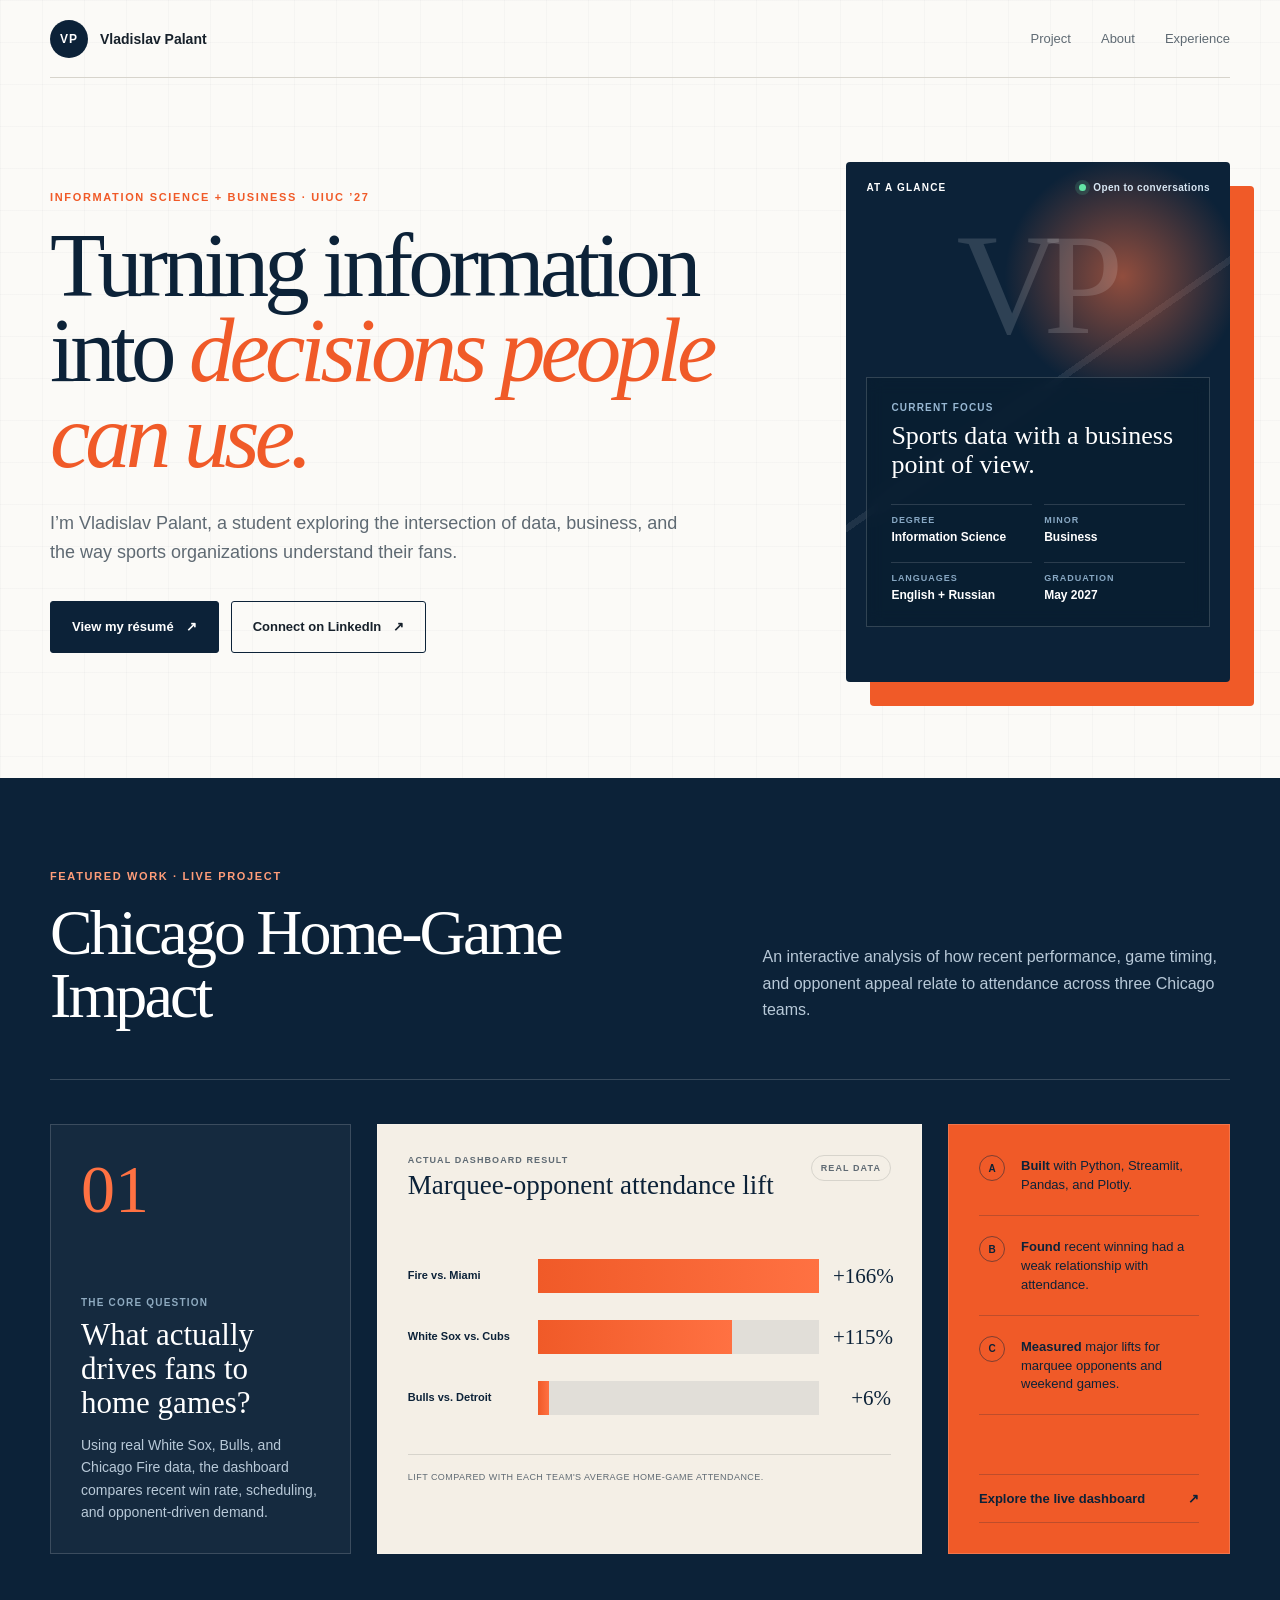
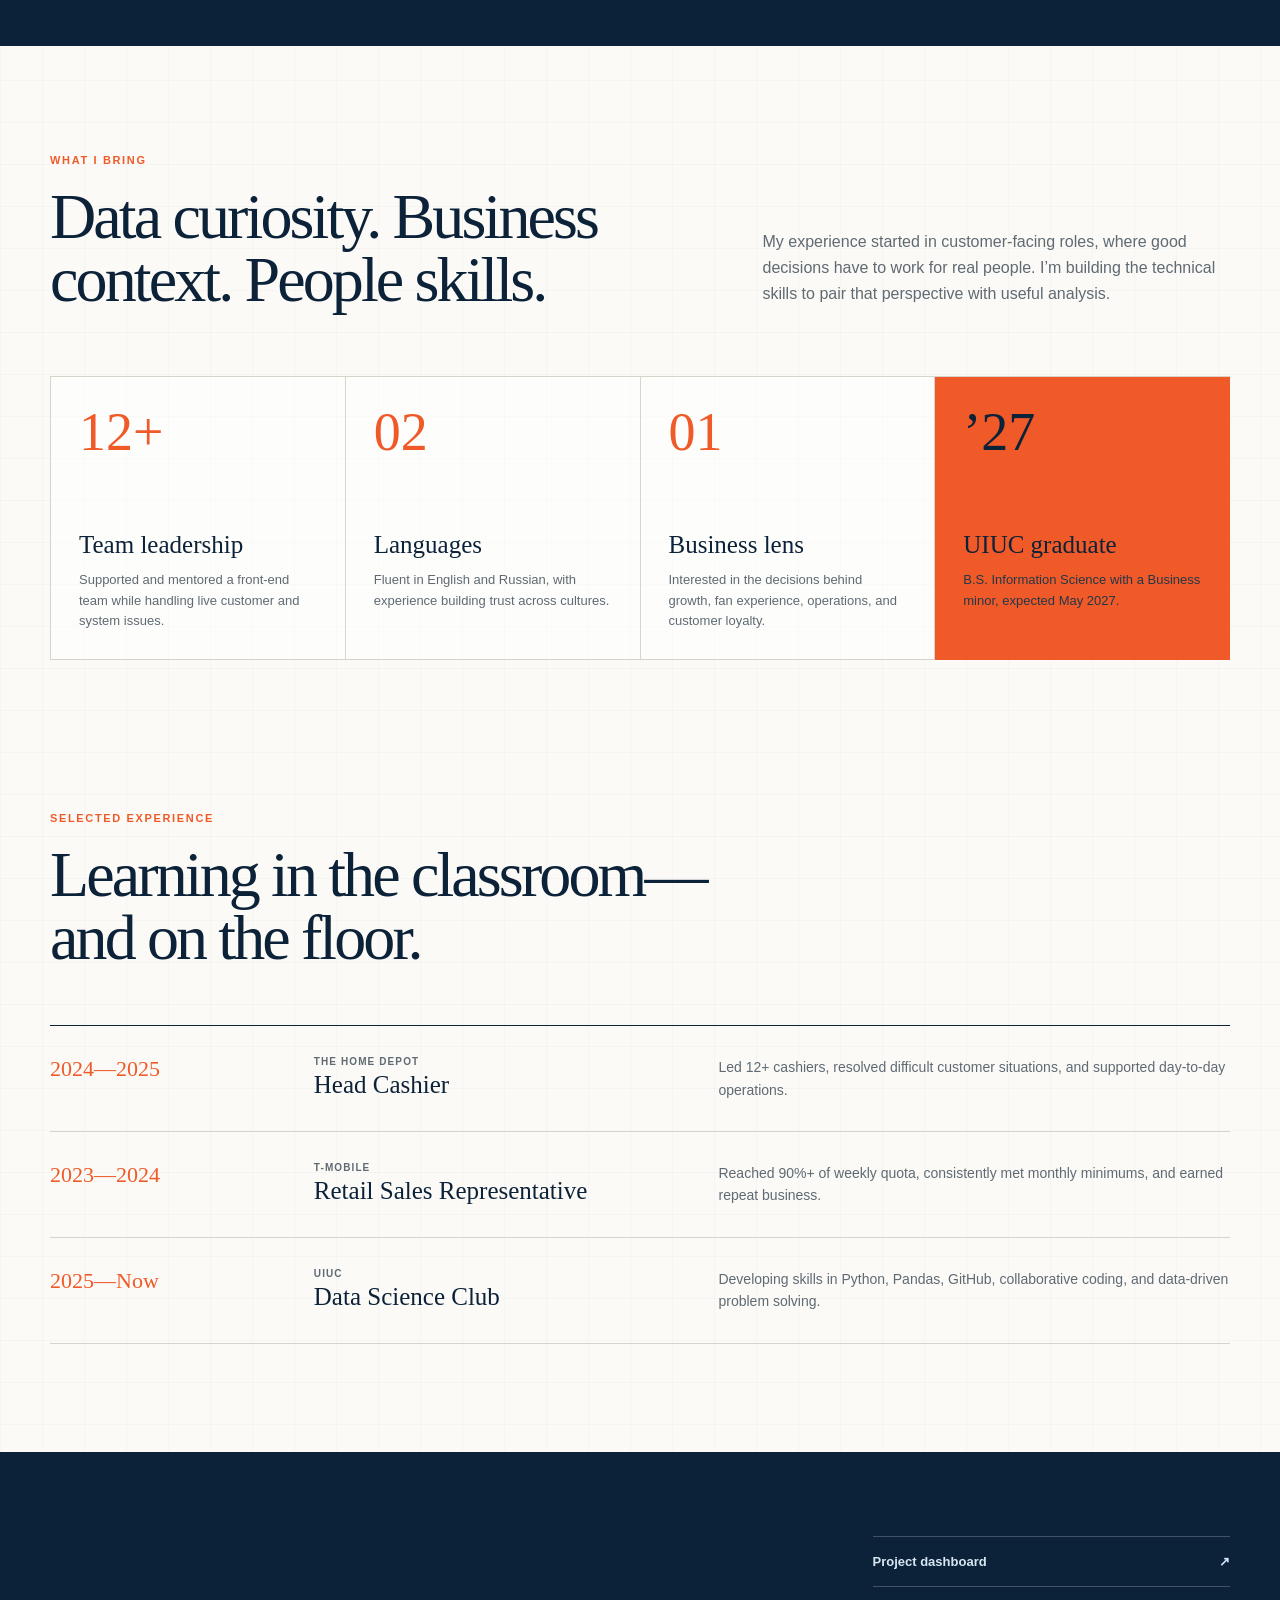
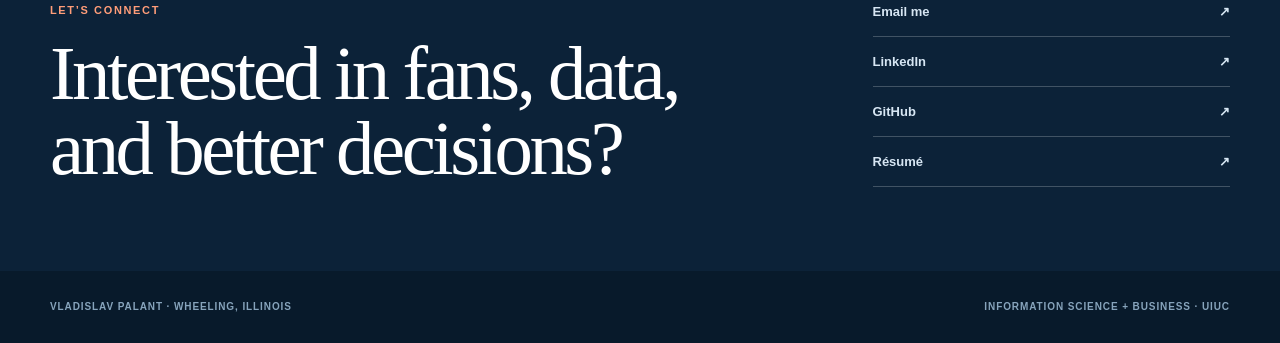
==== commit 1f848ada: "Update index.html" ====
--- a/index.html
+++ b/index.html
@@ -6,7 +6,7 @@
   <meta name="description" content="Vladislav Palant is a UIUC Information Science student exploring data, business, sports, and fan-focused decision making through Chicago Home-Game Impact.">
   <meta name="theme-color" content="#0c2238">
   <title>Vladislav Palant | Information Science + Business</title>
-  <link rel="stylesheet" href="styles.css">
+  <link rel="stylesheet" href="styles.css?v=2">
 </head>
 <body>
   <main>
--- a/styles.css
+++ b/styles.css
@@ -429,98 +429,55 @@
   white-space: nowrap;
 }
 
-.chart-plot {
-  position: relative;
-  height: 268px;
-  margin-top: 34px;
-  padding: 0 8px 26px 42px;
-  border-bottom: 1px solid #c4c1ba;
-  background: repeating-linear-gradient(to bottom, transparent 0, transparent 65px, rgba(12,34,56,0.08) 65px, rgba(12,34,56,0.08) 66px);
-}
-
-.chart-axis {
-  position: absolute;
-  inset: 0 auto 27px 0;
-  width: 28px;
-  display: flex;
-  flex-direction: column;
+.actual-chart {
+  margin-top: 58px;
+  display: grid;
+  gap: 27px;
+}
+
+.actual-row {
+  display: grid;
+  grid-template-columns: 116px minmax(90px, 1fr) 58px;
   align-items: center;
-  justify-content: space-between;
-  color: #7b848b;
-  font-size: 8px;
-}
-
-.chart-axis span:nth-child(2) {
-  writing-mode: vertical-rl;
-  transform: rotate(180deg);
-  letter-spacing: 0.08em;
-  text-transform: uppercase;
-}
-
-.bars {
+  gap: 14px;
+}
+
+.actual-label {
+  color: var(--navy);
+  font-size: 11px;
+  font-weight: 800;
+  line-height: 1.25;
+}
+
+.actual-track {
+  height: 34px;
+  overflow: hidden;
+  background: rgba(12,34,56,0.08);
+}
+
+.actual-track i {
+  min-width: 8px;
   height: 100%;
-  display: flex;
-  align-items: end;
-  justify-content: space-around;
-  gap: 10px;
-}
-
-.bars span {
-  width: 11%;
-  max-width: 44px;
-  background: linear-gradient(to top, var(--orange), var(--orange-bright));
-  border-radius: 2px 2px 0 0;
-}
-
-.trend-line {
-  position: absolute;
-  z-index: 2;
-  left: 15%;
-  right: 7%;
-  top: 47%;
-  height: 3px;
-  background: var(--navy);
-  transform: rotate(-13deg);
-  transform-origin: left center;
-  box-shadow: 0 0 0 3px var(--cream);
-}
-
-.trend-line::after {
-  content: "";
-  position: absolute;
-  right: -2px;
-  top: -4px;
-  width: 11px;
-  height: 11px;
-  border-radius: 50%;
-  background: var(--navy);
-}
-
-.chart-legend {
-  margin-top: 16px;
-  display: flex;
-  flex-wrap: wrap;
-  gap: 18px;
+  display: block;
+  background: linear-gradient(90deg, var(--orange), var(--orange-bright));
+}
+
+.actual-row strong {
+  color: var(--navy);
+  font: 400 21px/1 Georgia, serif;
+  text-align: right;
+}
+
+.chart-source {
+  margin: 39px 0 0;
+  padding-top: 16px;
+  border-top: 1px solid var(--line);
   color: var(--muted);
   font-size: 9px;
+  line-height: 1.45;
+  letter-spacing: 0.05em;
   text-transform: uppercase;
-  letter-spacing: 0.06em;
-}
-
-.chart-legend span {
-  display: inline-flex;
-  align-items: center;
-  gap: 7px;
-}
-
-.chart-legend i {
-  width: 8px;
-  height: 8px;
-  border-radius: 50%;
-}
-
-.legend-orange { background: var(--orange); }
-.legend-blue { background: var(--navy); }
+}
 
 .project-method {
   padding: 30px;
@@ -556,18 +513,14 @@
   line-height: 1.45;
 }
 
-.project-links {
+.project-cta {
   margin-top: auto;
-  display: grid;
-  gap: 0;
-  border-top: 1px solid rgba(12,34,56,0.22);
-}
-
-.project-method .project-links a {
-  padding: 13px 0;
+  padding: 16px 0;
   display: flex;
+  align-items: center;
   justify-content: space-between;
   gap: 16px;
+  border-top: 1px solid rgba(12,34,56,0.22);
   border-bottom: 1px solid rgba(12,34,56,0.22);
   font-size: 13px;
   font-weight: 800;
@@ -882,8 +835,13 @@
     font-size: 23px;
   }
 
-  .chart-plot {
-    height: 230px;
+  .actual-row {
+    grid-template-columns: 92px minmax(64px, 1fr) 52px;
+    gap: 10px;
+  }
+
+  .actual-label {
+    font-size: 10px;
   }
 
   .about-section {
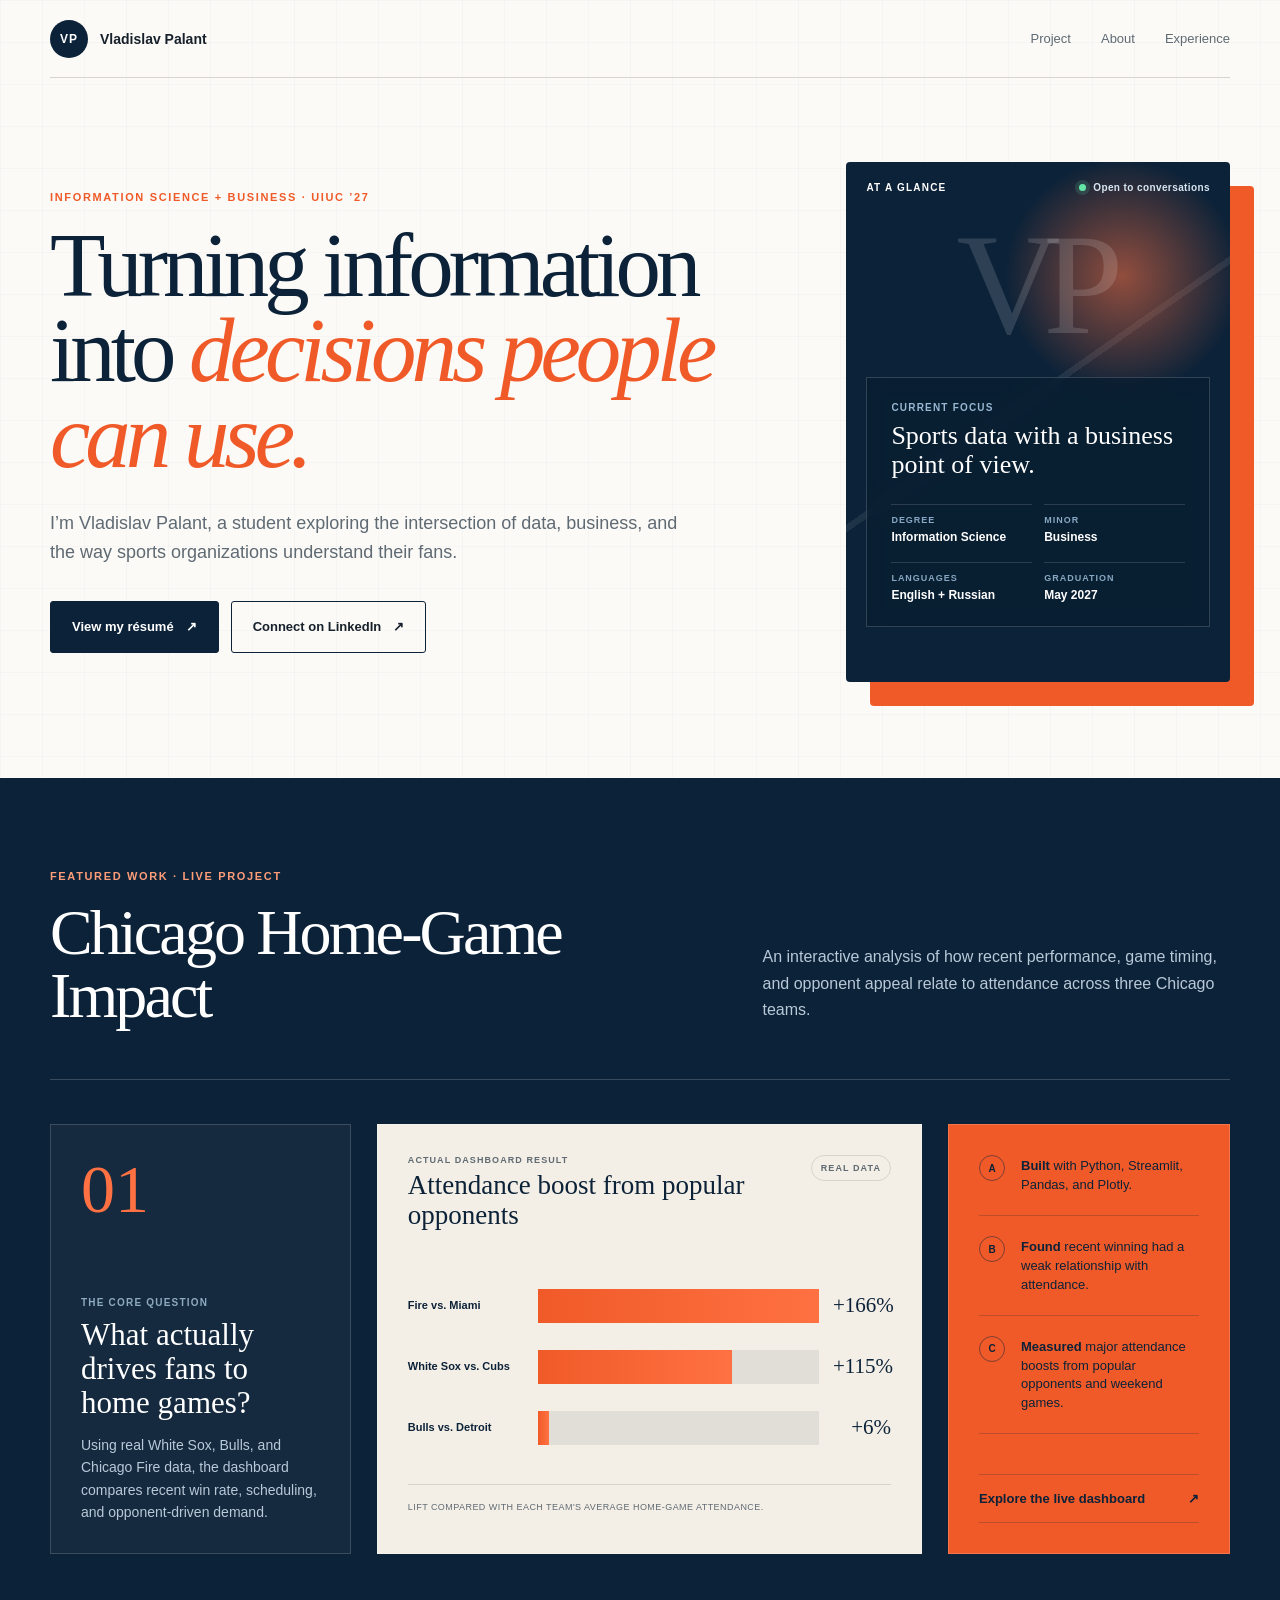
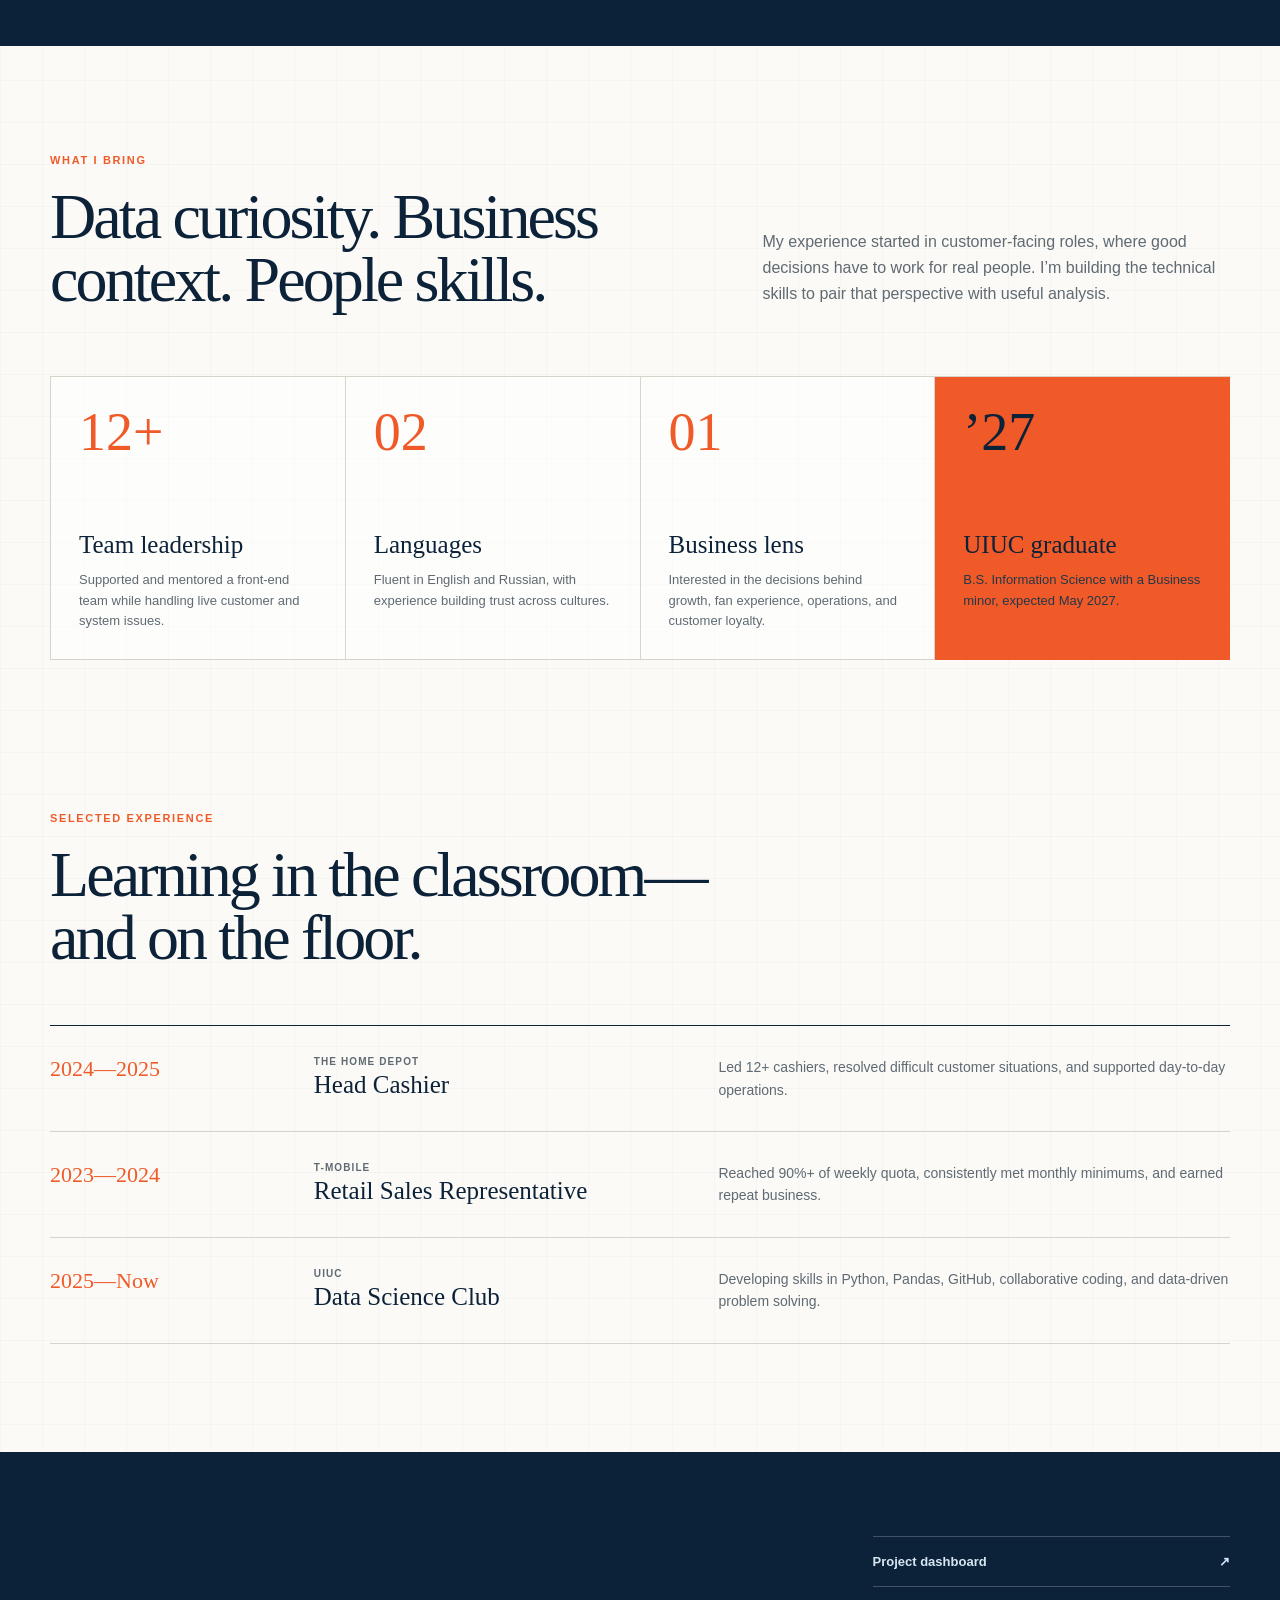
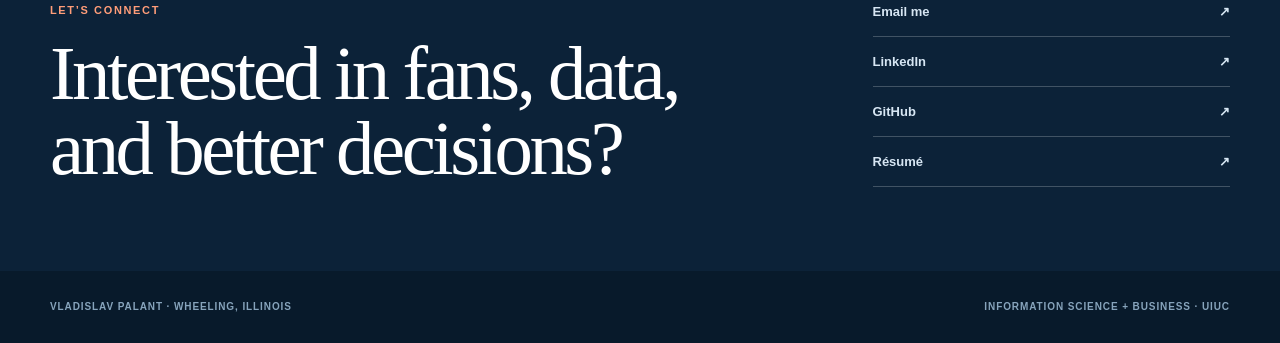
==== commit 697a5fd0: "Update attendance-related terminology in index.html" ====
--- a/index.html
+++ b/index.html
@@ -78,9 +78,9 @@
           </p>
         </div>
 
-        <div class="chart-card" aria-label="Actual dashboard results comparing marquee-opponent attendance lifts">
+        <div class="chart-card" aria-label="Actual dashboard results comparing attendance boosts from popular opponents">
           <div class="chart-header">
-            <div><span>Actual dashboard result</span><strong>Marquee-opponent attendance lift</strong></div>
+            <div><span>Actual dashboard result</span><strong>Attendance boost from popular opponents</strong></div>
             <span class="status-pill">Real data</span>
           </div>
           <div class="actual-chart">
@@ -106,7 +106,7 @@
         <div class="project-method">
           <div><span class="method-index">A</span><p><strong>Built</strong> with Python, Streamlit, Pandas, and Plotly.</p></div>
           <div><span class="method-index">B</span><p><strong>Found</strong> recent winning had a weak relationship with attendance.</p></div>
-          <div><span class="method-index">C</span><p><strong>Measured</strong> major lifts for marquee opponents and weekend games.</p></div>
+          <div><span class="method-index">C</span><p><strong>Measured</strong> major attendance boosts from popular opponents and weekend games.</p></div>
           <a class="project-cta" href="https://chicago-home-game-impact-muxvgnmeaudh2kxninzezf.streamlit.app/" target="_blank" rel="noreferrer">
             Explore the live dashboard <span aria-hidden="true">↗</span>
           </a>
